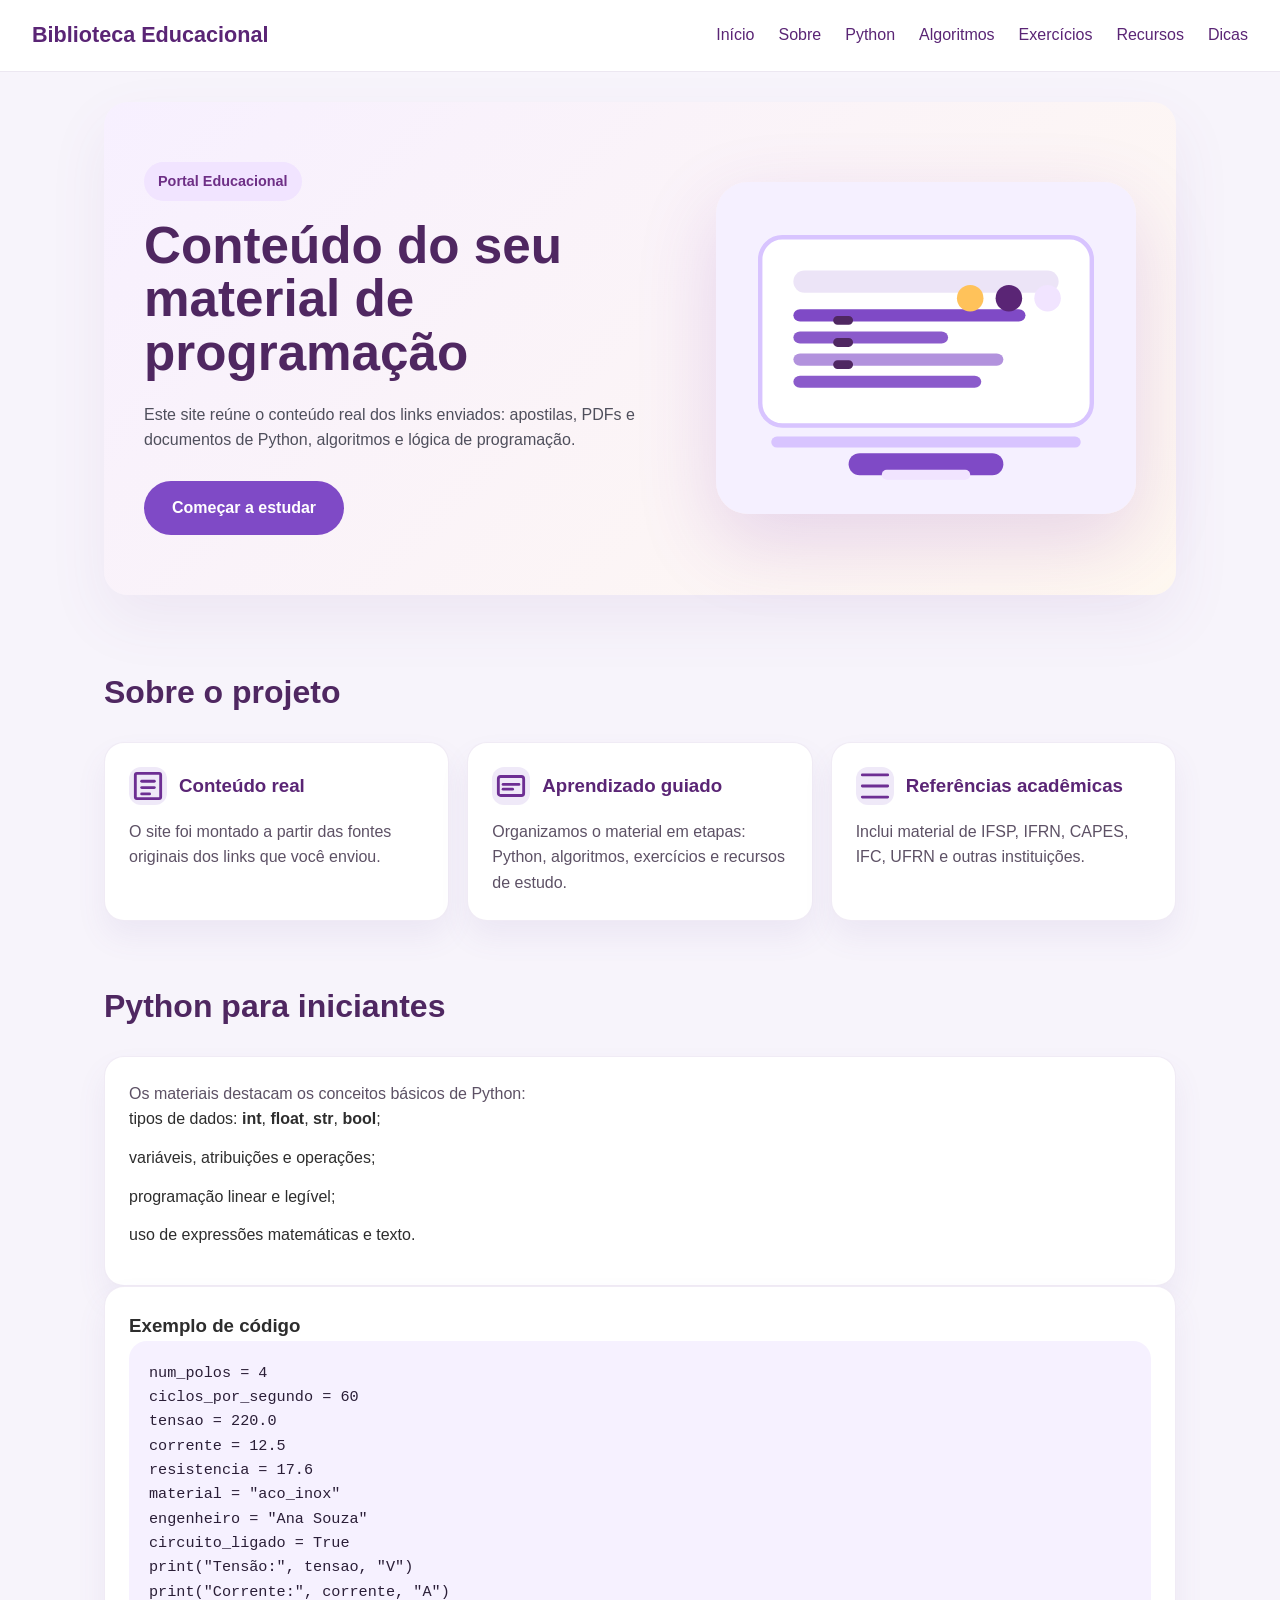
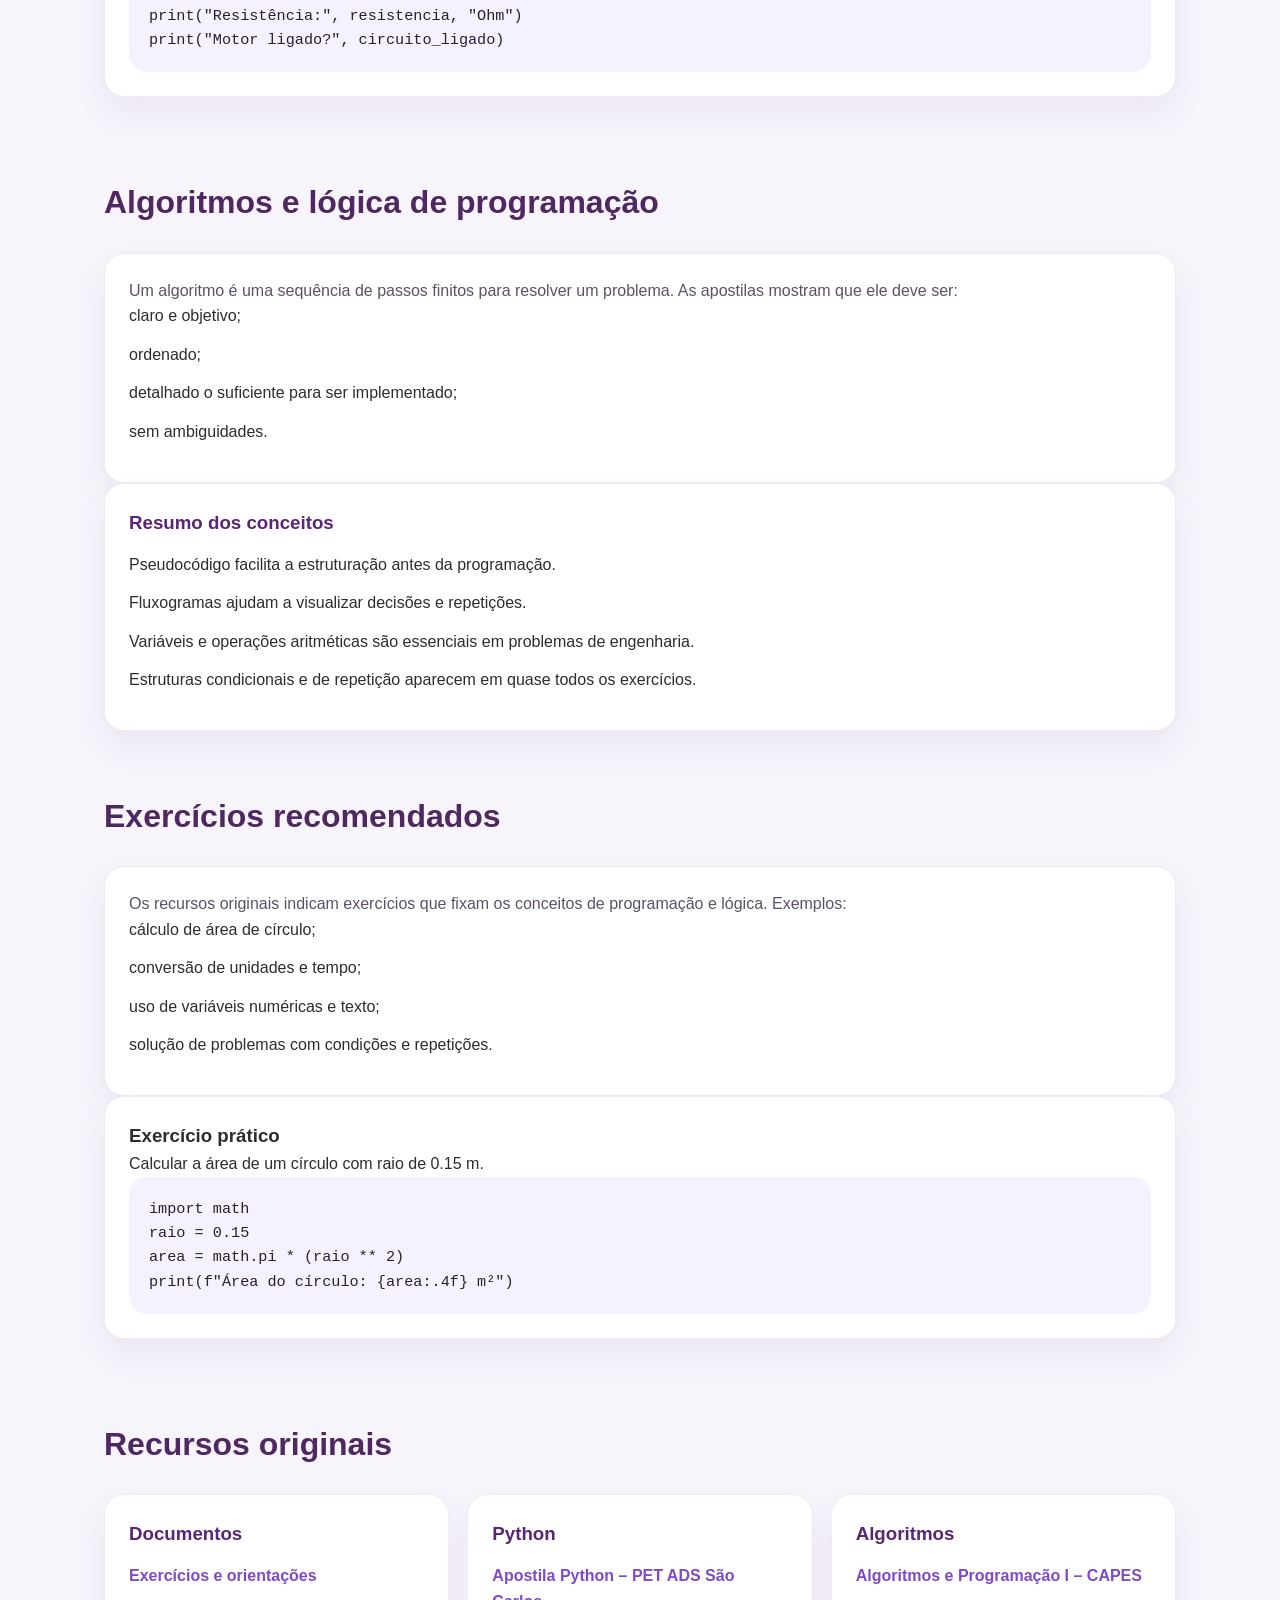
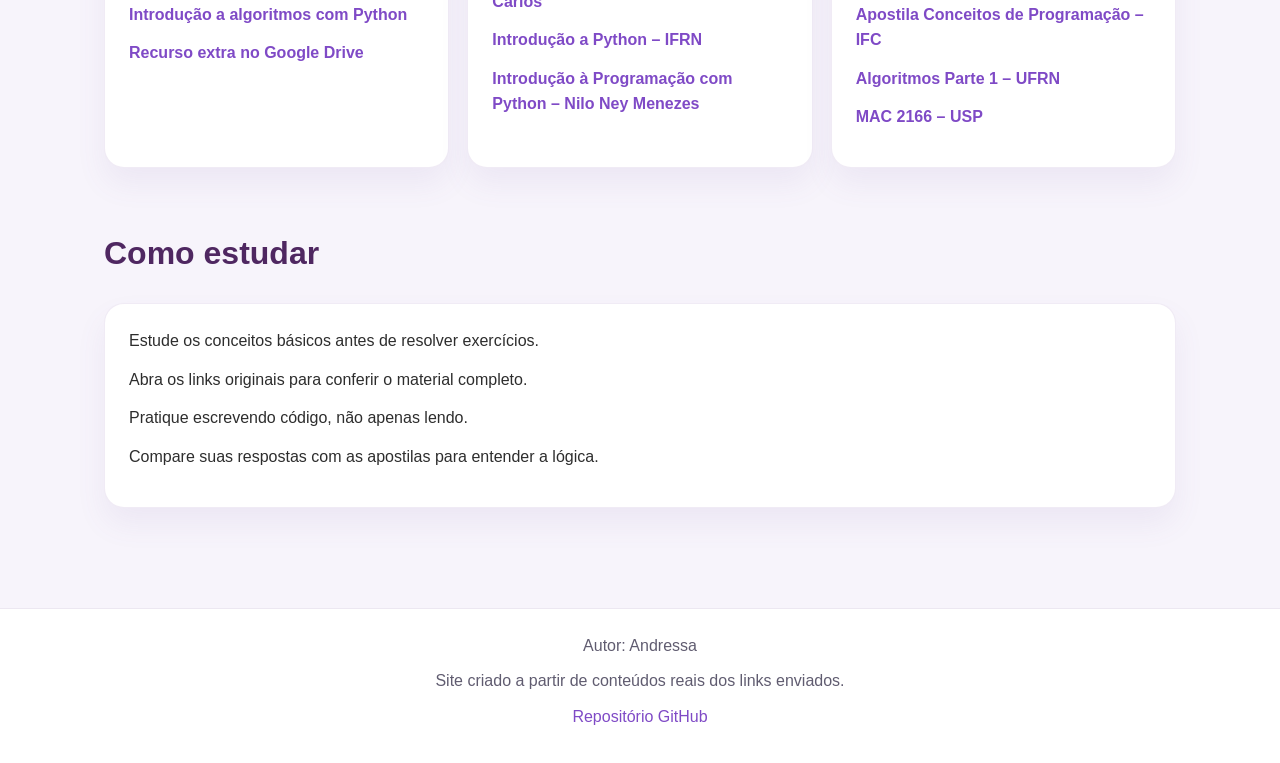
==== index.html @ e0162ef7 "Publicar site de programação" ====
<!DOCTYPE html>
<html lang="pt-BR">
<head>
  <meta charset="UTF-8">
  <meta name="viewport" content="width=device-width, initial-scale=1.0">
  <title>Biblioteca Educacional de Programação</title>
  <link rel="stylesheet" href="style.css">
</head>
<body>
  <header>
    <div class="logo">Biblioteca Educacional</div>
    <nav>
      <ul>
        <li><a href="#home">Início</a></li>
        <li><a href="#sobre">Sobre</a></li>
        <li><a href="#python">Python</a></li>
        <li><a href="#algoritmos">Algoritmos</a></li>
        <li><a href="#exercicios">Exercícios</a></li>
        <li><a href="#recursos">Recursos</a></li>
        <li><a href="#dicas">Dicas</a></li>
      </ul>
    </nav>
  </header>

  <main>
    <section id="home" class="hero">
      <div class="hero-grid">
        <div class="hero-content">
          <span class="badge">Portal Educacional</span>
          <h1>Conteúdo do seu material de programação</h1>
          <p>Este site reúne o conteúdo real dos links enviados: apostilas, PDFs e documentos de Python, algoritmos e lógica de programação.</p>
          <a href="#python" class="btn">Começar a estudar</a>
        </div>
        <div class="hero-image-wrapper">
          <img src="assets/hero-illustration.svg" alt="Ilustração de programação" class="hero-image">
        </div>
      </div>
    </section>

    <section id="sobre" class="section-light">
      <h2>Sobre o projeto</h2>
      <div class="card-grid">
        <div class="card feature-card">
          <h3><span class="icon" aria-hidden="true"><svg viewBox="0 0 24 24" fill="none" xmlns="http://www.w3.org/2000/svg"><path d="M5 4h14a1 1 0 0 1 1 1v14a1 1 0 0 1-1 1H5a1 1 0 0 1-1-1V5a1 1 0 0 1 1-1Z" stroke="currentColor" stroke-width="1.8" stroke-linejoin="round"/><path d="M8 9h8" stroke="currentColor" stroke-width="1.8" stroke-linecap="round"/><path d="M8 13h8" stroke="currentColor" stroke-width="1.8" stroke-linecap="round"/><path d="M8 17h5" stroke="currentColor" stroke-width="1.8" stroke-linecap="round"/></svg></span>Conteúdo real</h3>
          <p>O site foi montado a partir das fontes originais dos links que você enviou.</p>
        </div>
        <div class="card feature-card">
          <h3><span class="icon" aria-hidden="true"><svg viewBox="0 0 24 24" fill="none" xmlns="http://www.w3.org/2000/svg"><path d="M4 7.5C4 6.6716 4.6716 6 5.5 6H18.5C19.3284 6 20 6.6716 20 7.5V16.5C20 17.3284 19.3284 18 18.5 18H5.5C4.6716 18 4 17.3284 4 16.5V7.5Z" stroke="currentColor" stroke-width="1.8"/><path d="M7 11H17" stroke="currentColor" stroke-width="1.8" stroke-linecap="round"/><path d="M7 14H13" stroke="currentColor" stroke-width="1.8" stroke-linecap="round"/></svg></span>Aprendizado guiado</h3>
          <p>Organizamos o material em etapas: Python, algoritmos, exercícios e recursos de estudo.</p>
        </div>
        <div class="card feature-card">
          <h3><span class="icon" aria-hidden="true"><svg viewBox="0 0 24 24" fill="none" xmlns="http://www.w3.org/2000/svg"><path d="M4 5h16" stroke="currentColor" stroke-width="1.8" stroke-linecap="round"/><path d="M4 12h16" stroke="currentColor" stroke-width="1.8" stroke-linecap="round"/><path d="M4 19h16" stroke="currentColor" stroke-width="1.8" stroke-linecap="round"/></svg></span>Referências acadêmicas</h3>
          <p>Inclui material de IFSP, IFRN, CAPES, IFC, UFRN e outras instituições.</p>
        </div>
      </div>
    </section>

    <section id="python">
      <h2>Python para iniciantes</h2>
      <div class="card resource-card">
        <p>Os materiais destacam os conceitos básicos de Python:</p>
        <ul>
          <li>tipos de dados: <strong>int</strong>, <strong>float</strong>, <strong>str</strong>, <strong>bool</strong>;</li>
          <li>variáveis, atribuições e operações;</li>
          <li>programação linear e legível;</li>
          <li>uso de expressões matemáticas e texto.</li>
        </ul>
      </div>
      <div class="card code-card">
        <h3>Exemplo de código</h3>
        <pre><code>num_polos = 4
ciclos_por_segundo = 60
tensao = 220.0
corrente = 12.5
resistencia = 17.6
material = "aco_inox"
engenheiro = "Ana Souza"
circuito_ligado = True
print("Tensão:", tensao, "V")
print("Corrente:", corrente, "A")
print("Resistência:", resistencia, "Ohm")
print("Motor ligado?", circuito_ligado)
</code></pre>
      </div>
    </section>

    <section id="algoritmos" class="section-light">
      <h2>Algoritmos e lógica de programação</h2>
      <div class="card resource-card">
        <p>Um algoritmo é uma sequência de passos finitos para resolver um problema. As apostilas mostram que ele deve ser:</p>
        <ul>
          <li>claro e objetivo;</li>
          <li>ordenado;</li>
          <li>detalhado o suficiente para ser implementado;</li>
          <li>sem ambiguidades.</li>
        </ul>
      </div>
      <div class="card resource-card">
        <h3>Resumo dos conceitos</h3>
        <ul>
          <li>Pseudocódigo facilita a estruturação antes da programação.</li>
          <li>Fluxogramas ajudam a visualizar decisões e repetições.</li>
          <li>Variáveis e operações aritméticas são essenciais em problemas de engenharia.</li>
          <li>Estruturas condicionais e de repetição aparecem em quase todos os exercícios.</li>
        </ul>
      </div>
    </section>

    <section id="exercicios">
      <h2>Exercícios recomendados</h2>
      <div class="card resource-card">
        <p>Os recursos originais indicam exercícios que fixam os conceitos de programação e lógica. Exemplos:</p>
        <ul>
          <li>cálculo de área de círculo;</li>
          <li>conversão de unidades e tempo;</li>
          <li>uso de variáveis numéricas e texto;</li>
          <li>solução de problemas com condições e repetições.</li>
        </ul>
      </div>
      <div class="card code-card">
        <h3>Exercício prático</h3>
        <p>Calcular a área de um círculo com raio de 0.15 m.</p>
        <pre><code>import math
raio = 0.15
area = math.pi * (raio ** 2)
print(f"Área do círculo: {area:.4f} m²")
</code></pre>
      </div>
    </section>

    <section id="recursos" class="section-light">
      <h2>Recursos originais</h2>
      <div class="resource-grid">
        <div class="card resource-card">
          <h3>Documentos</h3>
          <ul>
            <li><a href="https://docs.google.com/document/d/1FV-3uJOFhyWWBF9Mx6kOhzHNlL2htFEet75vh0dHjIw/edit?usp=sharing" target="_blank">Exercícios e orientações</a></li>
            <li><a href="https://docs.google.com/document/d/1IsiVnfH7Tz2_i7a8ll3HkS4iiUKPUnIA/edit?usp=sharing&ouid=105937137163721500711&rtpof=true&sd=true" target="_blank">Introdução a algoritmos com Python</a></li>
            <li><a href="https://drive.google.com/file/d/1S0NM66Rm18fJjp0sNm6gcpFJDR8qUjdU/view?usp=sharing" target="_blank">Recurso extra no Google Drive</a></li>
          </ul>
        </div>
        <div class="card resource-card">
          <h3>Python</h3>
          <ul>
            <li><a href="http://antigo.scl.ifsp.edu.br/portal/arquivos/2016.05.04_Apostila_Python_-_PET_ADS_S%C3%A3o_Carlos.pdf" target="_blank">Apostila Python – PET ADS São Carlos</a></li>
            <li><a href="https://memoria.ifrn.edu.br/bitstream/handle/1044/2090/EBOOK%20-%20INTRODU%C3%87%C3%83O%20A%20PYTHON%20%28EDITORA%20IFRN%29.pdf?sequence=1&isAllowed=y" target="_blank">Introdução a Python – IFRN</a></li>
            <li><a href="https://www.kufunda.net/publicdocs/Introdu%C3%A7%C3%A3o%20%C3%A0%20programa%C3%A7%C3%A3o%20com%20Python%20algoritmos%20e%20l%C3%B3gica%20de%20programa%C3%A7%C3%A3o%20para%20iniciantes%20%28Nilo%20Ney%20Coutinho%20Menezes%29.pdf" target="_blank">Introdução à Programação com Python – Nilo Ney Menezes</a></li>
          </ul>
        </div>
        <div class="card resource-card">
          <h3>Algoritmos</h3>
          <ul>
            <li><a href="https://educapes.capes.gov.br/bitstream/capes/176223/2/Algoritmos%20e%20Programa%C3%A7%C3%A3o%20I%20EBOOK.pdf" target="_blank">Algoritmos e Programação I – CAPES</a></li>
            <li><a href="https://professor.luzerna.ifc.edu.br/marcelo-cendron/wp-content/uploads/sites/40/2017/02/Apostila-Conceitos-de-Programa%C3%A7%C3%A3o.pdf" target="_blank">Apostila Conceitos de Programação – IFC</a></li>
            <li><a href="https://www.dca.ufrn.br/~affonso/DCA800/pdf/algoritmos_parte1.pdf" target="_blank">Algoritmos Parte 1 – UFRN</a></li>
            <li><a href="https://www.ime.usp.br/~leo/mac2166/2017-1/" target="_blank">MAC 2166 – USP</a></li>
          </ul>
        </div>
      </div>
    </section>

    <section id="dicas">
      <h2>Como estudar</h2>
      <div class="card resource-card">
        <ul>
          <li>Estude os conceitos básicos antes de resolver exercícios.</li>
          <li>Abra os links originais para conferir o material completo.</li>
          <li>Pratique escrevendo código, não apenas lendo.</li>
          <li>Compare suas respostas com as apostilas para entender a lógica.</li>
        </ul>
      </div>
    </section>
  </main>

  <footer id="contato">
    <div class="footer-content">
      <p>Autor: Andressa</p>
      <p>Site criado a partir de conteúdos reais dos links enviados.</p>
      <p><a href="https://github.com/andressaalmadaaluno-prog/Portfolio-Disciplina-Programa-o" target="_blank">Repositório GitHub</a></p>
    </div>
  </footer>
</body>
</html>
---- style.css ----
/* Reset */
* {
  margin: 0;
  padding: 0;
  box-sizing: border-box;
}

html {
  scroll-behavior: smooth;
}

body {
  font-family: 'Inter', Arial, sans-serif;
  background: #f7f4fb;
  color: #2d2d2d;
  line-height: 1.6;
}

header {
  position: sticky;
  top: 0;
  z-index: 10;
  display: flex;
  justify-content: space-between;
  align-items: center;
  padding: 18px 32px;
  background: rgba(255, 255, 255, 0.96);
  border-bottom: 1px solid #ece7f1;
}

.logo {
  font-weight: 700;
  font-size: 1.35rem;
  color: #5a2575;
}

nav ul {
  display: flex;
  gap: 24px;
  list-style: none;
}

nav a {
  text-decoration: none;
  color: #5a2575;
  font-weight: 500;
}

nav a:hover {
  color: #8f4bb9;
}

main {
  max-width: 1120px;
  margin: auto;
  padding: 30px 24px 60px;
}

.hero {
  background: linear-gradient(135deg, #f7f0ff 0%, #fff8f0 100%);
  border-radius: 24px;
  padding: 60px 40px;
  margin-bottom: 32px;
  box-shadow: 0 24px 60px rgba(124, 72, 156, 0.08);
}

.hero-grid {
  display: grid;
  grid-template-columns: 1fr 420px;
  gap: 36px;
  align-items: center;
}

.hero-content {
  max-width: 620px;
}

.hero-image-wrapper {
  display: flex;
  justify-content: center;
  align-items: center;
}

.hero-image {
  width: 100%;
  max-width: 420px;
  border-radius: 32px;
  box-shadow: 0 28px 80px rgba(125, 55, 182, 0.18);
}

.icon {
  display: inline-flex;
  align-items: center;
  justify-content: center;
  min-width: 38px;
  min-height: 38px;
  margin-right: 12px;
  border-radius: 12px;
  background: rgba(127, 74, 198, 0.12);
  color: #6d2e93;
}

.feature-card h3,
.resource-card h3 {
  display: flex;
  align-items: center;
}

.badge {
  display: inline-block;
  margin-bottom: 18px;
  padding: 8px 14px;
  border-radius: 999px;
  background: #f1e4ff;
  color: #6e2f86;
  font-size: 0.9rem;
  font-weight: 700;
}

.hero h1 {
  margin-bottom: 22px;
  font-size: clamp(2rem, 4vw, 3.4rem);
  line-height: 1.05;
  color: #4f2761;
}

.hero p {
  max-width: 700px;
  margin-bottom: 28px;
  font-size: 1rem;
  color: #4f4f5c;
}

.btn {
  display: inline-block;
  padding: 14px 28px;
  background: #7f4ac6;
  color: #fff;
  border-radius: 999px;
  text-decoration: none;
  font-weight: 600;
  transition: transform 0.25s ease, background 0.25s ease;
}

.btn:hover {
  background: #953fe0;
  transform: translateY(-2px);
}

.section-light {
  padding: 40px 0 20px;
}

section {
  margin-bottom: 40px;
}

section h2 {
  margin-bottom: 24px;
  font-size: 2rem;
  color: #4f2761;
}

.card-grid,
.resource-grid {
  display: grid;
  gap: 18px;
  grid-template-columns: repeat(3, minmax(0, 1fr));
}

.resource-grid {
  align-items: stretch;
}

.card {
  background: #ffffff;
  border-radius: 20px;
  padding: 24px;
  border: 1px solid rgba(146, 114, 183, 0.14);
  box-shadow: 0 16px 30px rgba(120, 87, 168, 0.08);
}

.feature-card h3,
.resource-card h3 {
  margin-bottom: 14px;
  color: #5a2575;
}

.feature-card p,
.resource-card p {
  color: #5d5165;
}

.resource-card ul {
  list-style: none;
  padding-left: 0;
}

.resource-card li {
  margin-bottom: 13px;
}

pre {
  background: #f6f1ff;
  border-radius: 18px;
  padding: 20px;
  overflow-x: auto;
  color: #2a1e37;
}

code {
  font-family: 'Source Code Pro', monospace;
  font-size: 0.95rem;
}

.resource-card a {
  color: #7f4ac6;
  text-decoration: none;
  font-weight: 600;
}

.resource-card a {
  color: #7f4ac6;
  text-decoration: none;
  font-weight: 600;
}

.resource-card a:hover {
  color: #9622c9;
  text-decoration: underline;
}

footer {
  background: #fff;
  border-top: 1px solid #ece7f1;
  padding: 24px 0;
  text-align: center;
}

.footer-content {
  max-width: 760px;
  margin: auto;
}

footer p {
  margin-bottom: 10px;
  color: #605c70;
}

footer a {
  color: #7f4ac6;
  text-decoration: none;
}

footer a:hover {
  text-decoration: underline;
}

@media (max-width: 980px) {
  .card-grid {
    grid-template-columns: 1fr;
  }
}

@media (max-width: 680px) {
  header {
    flex-direction: column;
    gap: 16px;
    padding: 18px 20px;
  }

  nav ul {
    flex-wrap: wrap;
    justify-content: center;
    gap: 16px;
  }

  .hero {
    padding: 40px 24px;
  }

  main {
    padding: 24px 18px 48px;
  }
}
EOF
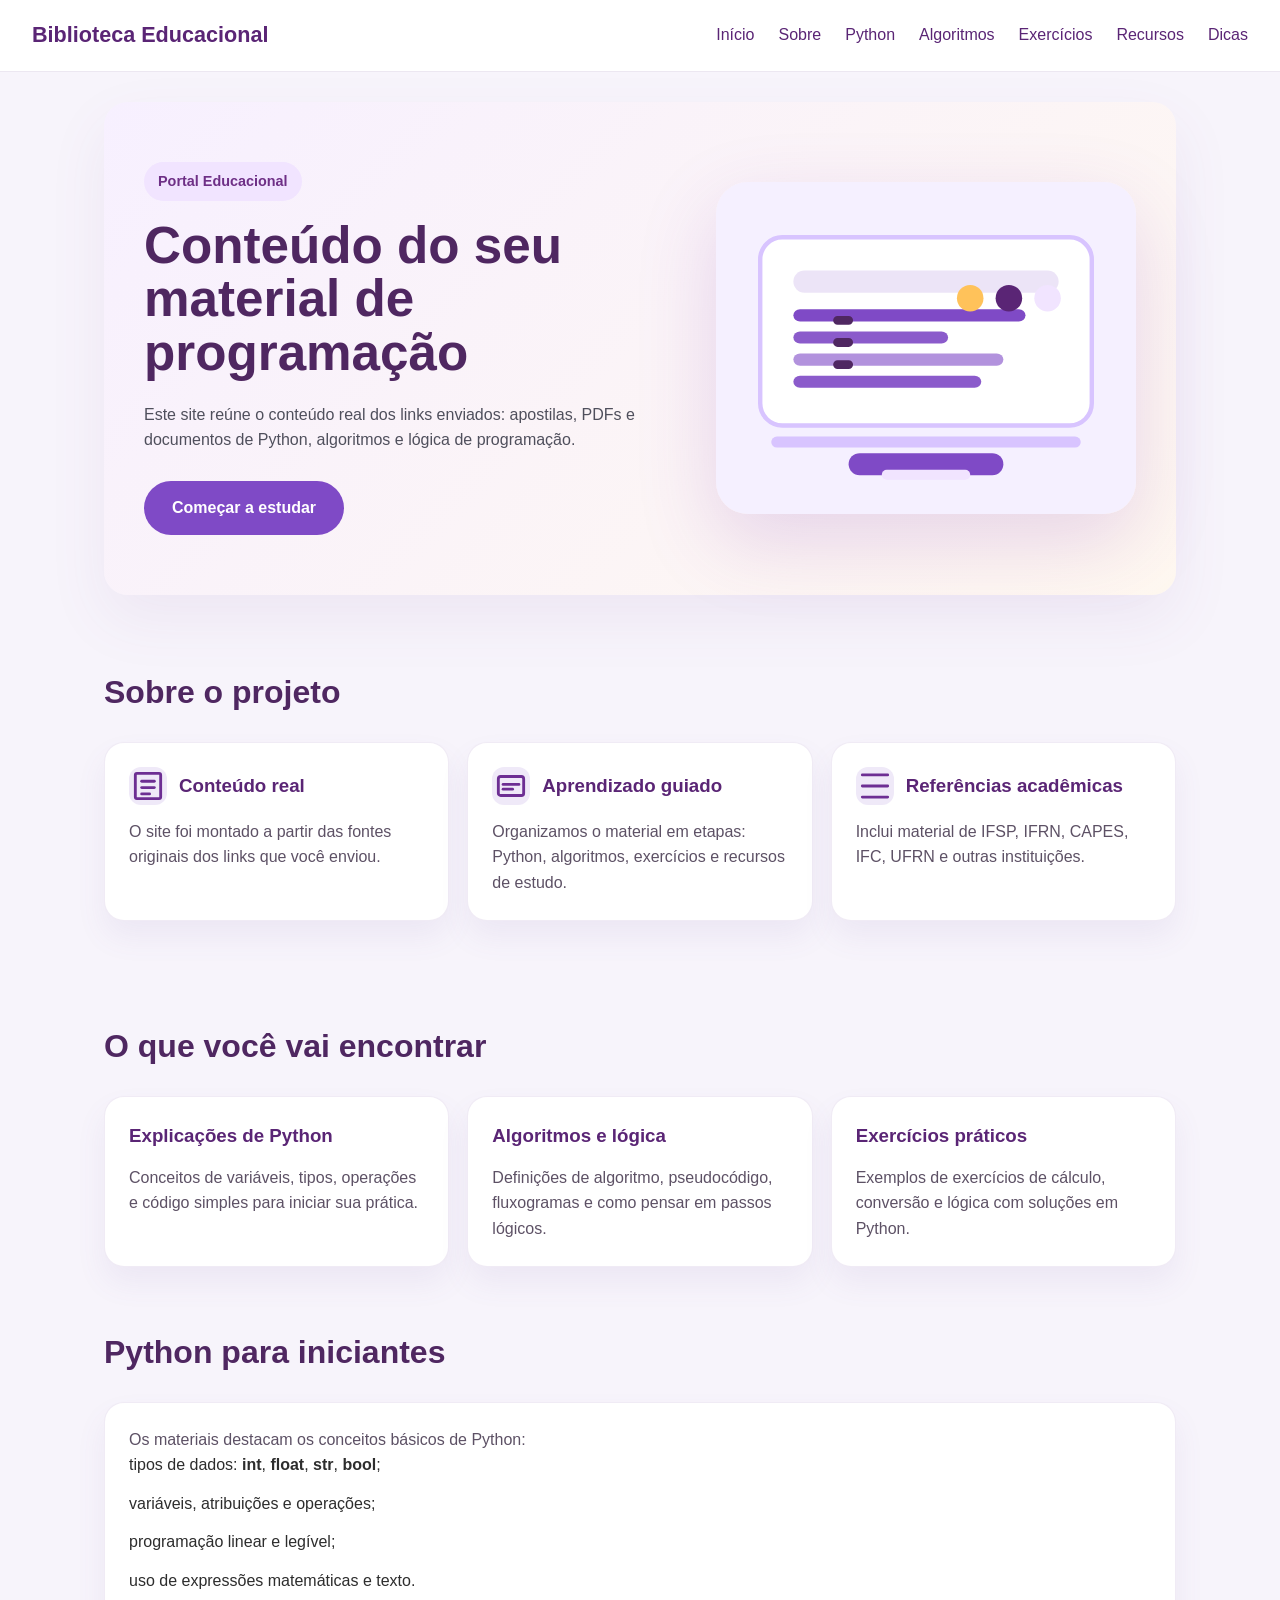
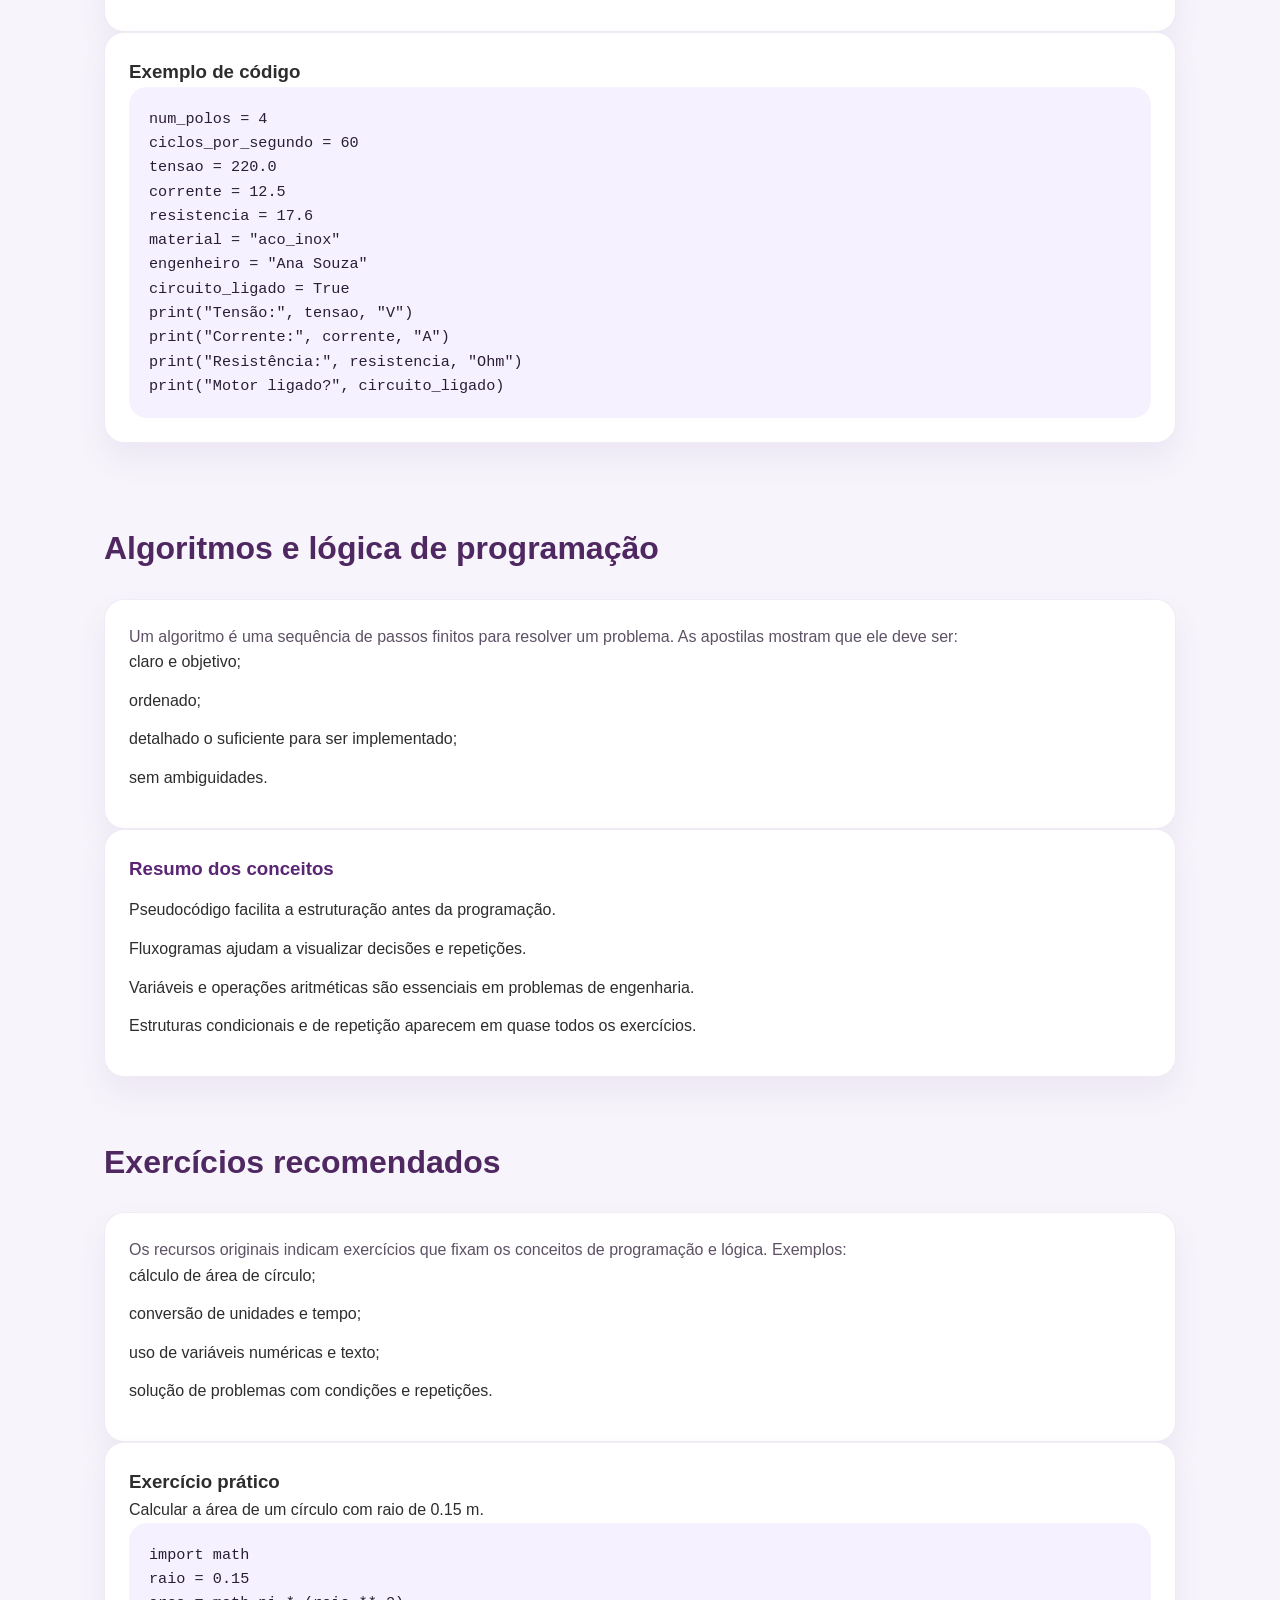
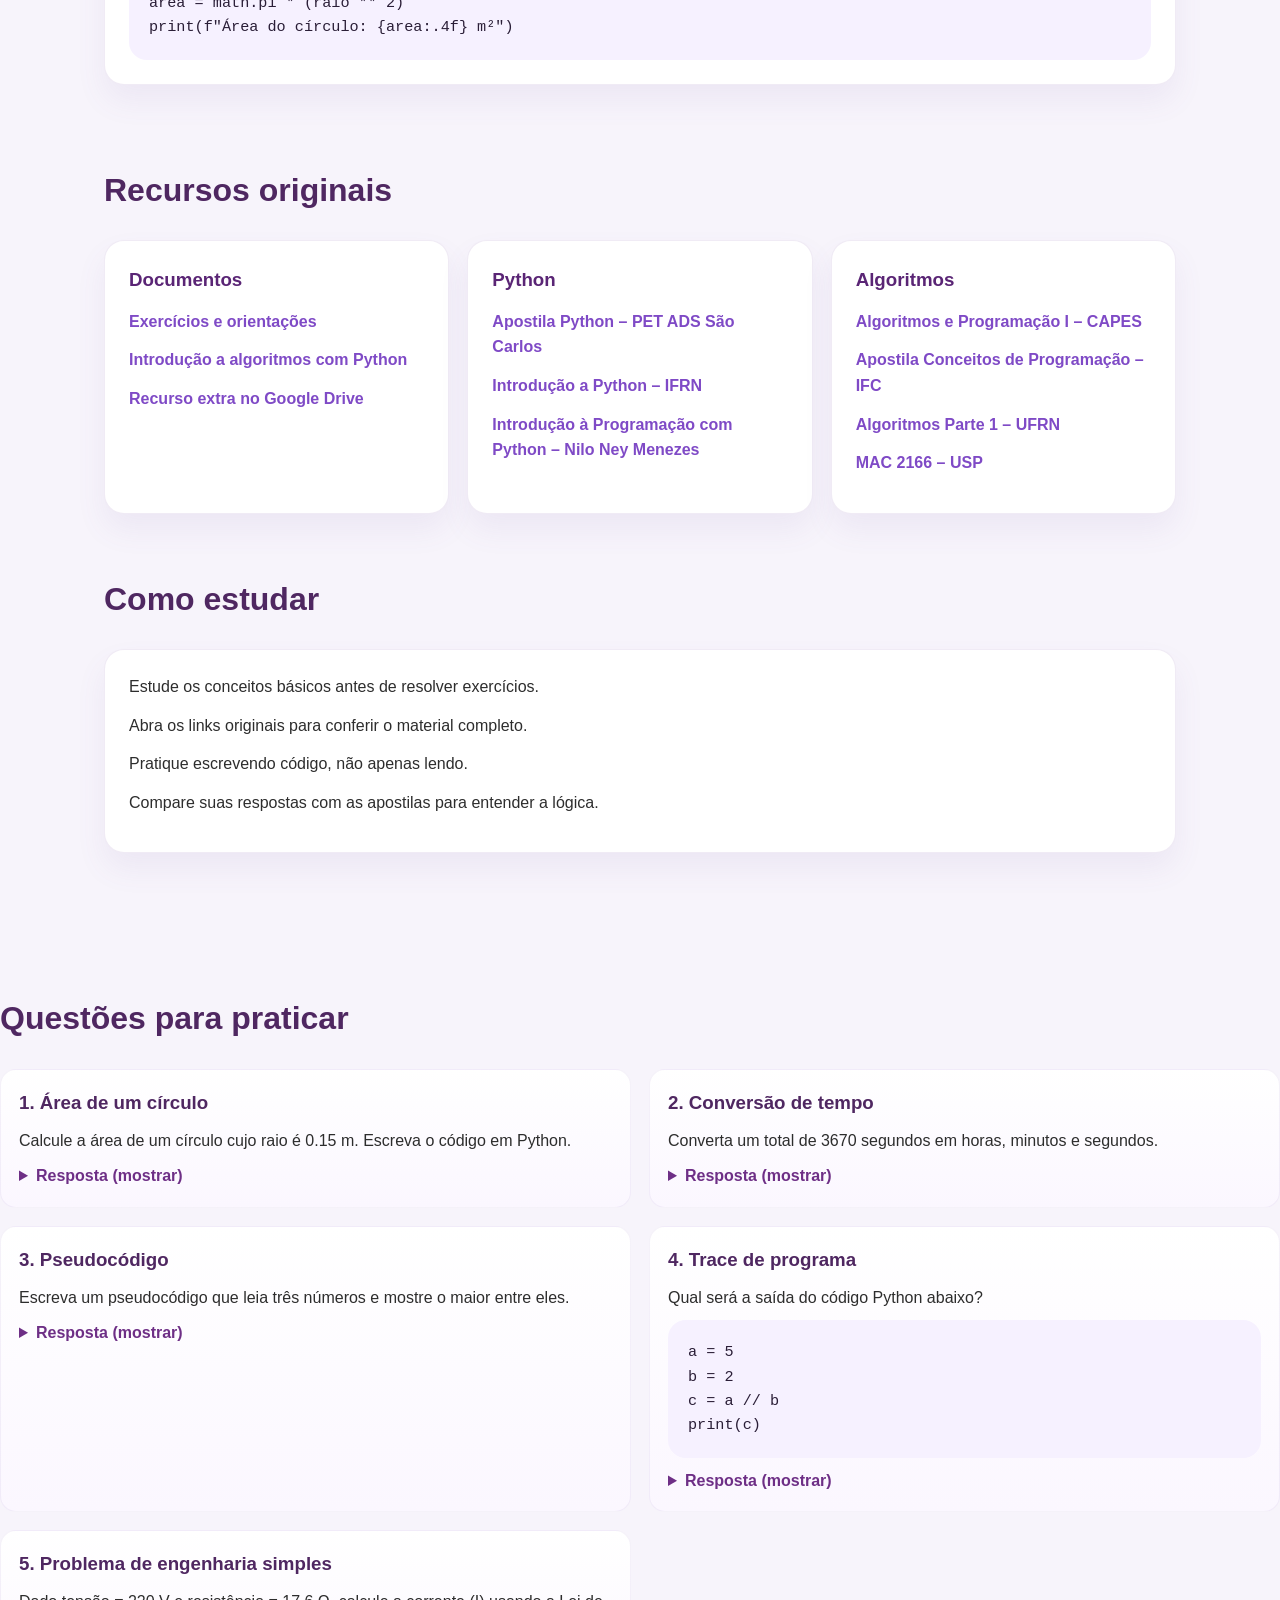
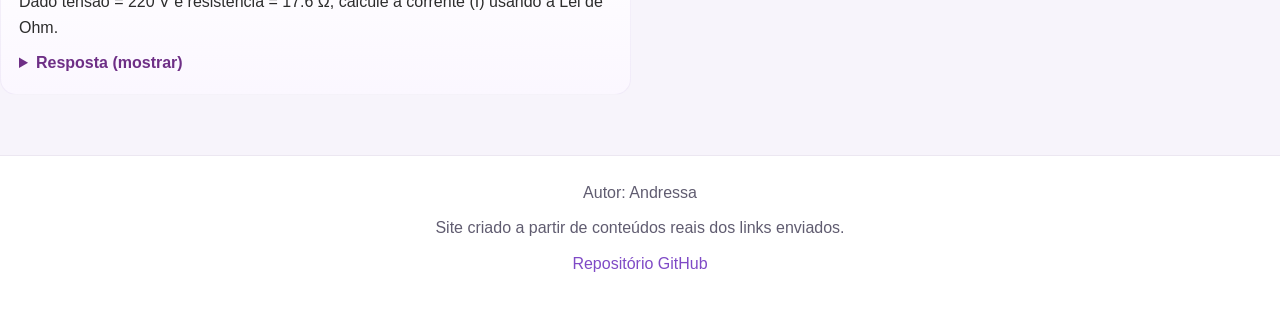
==== commit bdb3d99d: "Adicionar seção de questões incorporadas ao site" ====
--- a/index.html
+++ b/index.html
@@ -55,6 +55,24 @@
       </div>
     </section>
 
+    <section id="o-que-encontrar" class="section-light">
+      <h2>O que você vai encontrar</h2>
+      <div class="card-grid">
+        <div class="card feature-card">
+          <h3>Explicações de Python</h3>
+          <p>Conceitos de variáveis, tipos, operações e código simples para iniciar sua prática.</p>
+        </div>
+        <div class="card feature-card">
+          <h3>Algoritmos e lógica</h3>
+          <p>Definições de algoritmo, pseudocódigo, fluxogramas e como pensar em passos lógicos.</p>
+        </div>
+        <div class="card feature-card">
+          <h3>Exercícios práticos</h3>
+          <p>Exemplos de exercícios de cálculo, conversão e lógica com soluções em Python.</p>
+        </div>
+      </div>
+    </section>
+
     <section id="python">
       <h2>Python para iniciantes</h2>
       <div class="card resource-card">
@@ -172,6 +190,79 @@
     </section>
   </main>
 
+    <section id="questoes" class="section-light">
+      <h2>Questões para praticar</h2>
+      <div class="question-grid">
+        <article class="question-card">
+          <h3>1. Área de um círculo</h3>
+          <p>Calcule a área de um círculo cujo raio é 0.15 m. Escreva o código em Python.</p>
+          <details>
+            <summary>Resposta (mostrar)</summary>
+            <pre><code>import math
+raio = 0.15
+area = math.pi * (raio ** 2)
+print(f"Área do círculo: {area:.4f} m²")</code></pre>
+          </details>
+        </article>
+
+        <article class="question-card">
+          <h3>2. Conversão de tempo</h3>
+          <p>Converta um total de 3670 segundos em horas, minutos e segundos.</p>
+          <details>
+            <summary>Resposta (mostrar)</summary>
+            <pre><code>total = 3670
+horas = total // 3600
+resto = total % 3600
+minutos = resto // 60
+segundos = resto % 60
+print(horas, 'h', minutos, 'm', segundos, 's')</code></pre>
+          </details>
+        </article>
+
+        <article class="question-card">
+          <h3>3. Pseudocódigo</h3>
+          <p>Escreva um pseudocódigo que leia três números e mostre o maior entre eles.</p>
+          <details>
+            <summary>Resposta (mostrar)</summary>
+            <pre><code>ler a, b, c
+maior = a
+se b &gt; maior então
+  maior = b
+fimse
+se c &gt; maior então
+  maior = c
+fimse
+imprimir maior</code></pre>
+          </details>
+        </article>
+
+        <article class="question-card">
+          <h3>4. Trace de programa</h3>
+          <p>Qual será a saída do código Python abaixo?</p>
+          <pre><code>a = 5
+b = 2
+c = a // b
+print(c)</code></pre>
+          <details>
+            <summary>Resposta (mostrar)</summary>
+            <p>Saída: <strong>2</strong> (divisão inteira)</p>
+          </details>
+        </article>
+
+        <article class="question-card">
+          <h3>5. Problema de engenharia simples</h3>
+          <p>Dado tensão = 220 V e resistência = 17.6 Ω, calcule a corrente (I) usando a Lei de Ohm.</p>
+          <details>
+            <summary>Resposta (mostrar)</summary>
+            <pre><code>tensao = 220.0
+resistencia = 17.6
+corrente = tensao / resistencia
+print(f"Corrente: {corrente:.2f} A")</code></pre>
+          </details>
+        </article>
+      </div>
+    </section>
+
   <footer id="contato">
     <div class="footer-content">
       <p>Autor: Andressa</p>
--- a/style.css
+++ b/style.css
@@ -230,6 +230,41 @@
   text-decoration: underline;
 }
 
+/* Questões */
+.question-grid {
+  display: grid;
+  gap: 18px;
+  grid-template-columns: repeat(2, minmax(0, 1fr));
+}
+
+.question-card {
+  background: linear-gradient(180deg, #ffffff, #fbf7ff);
+  border-radius: 16px;
+  padding: 18px;
+  border: 1px solid rgba(146, 114, 183, 0.09);
+}
+
+.question-card h3 {
+  margin-bottom: 10px;
+  color: #4f2761;
+}
+
+.question-card details summary {
+  cursor: pointer;
+  font-weight: 600;
+  color: #6e2f86;
+  margin-top: 10px;
+}
+
+.question-card pre {
+  margin-top: 10px;
+}
+
+@media (max-width: 900px) {
+  .question-grid { grid-template-columns: 1fr; }
+  .hero-grid { grid-template-columns: 1fr; }
+}
+
 footer {
   background: #fff;
   border-top: 1px solid #ece7f1;
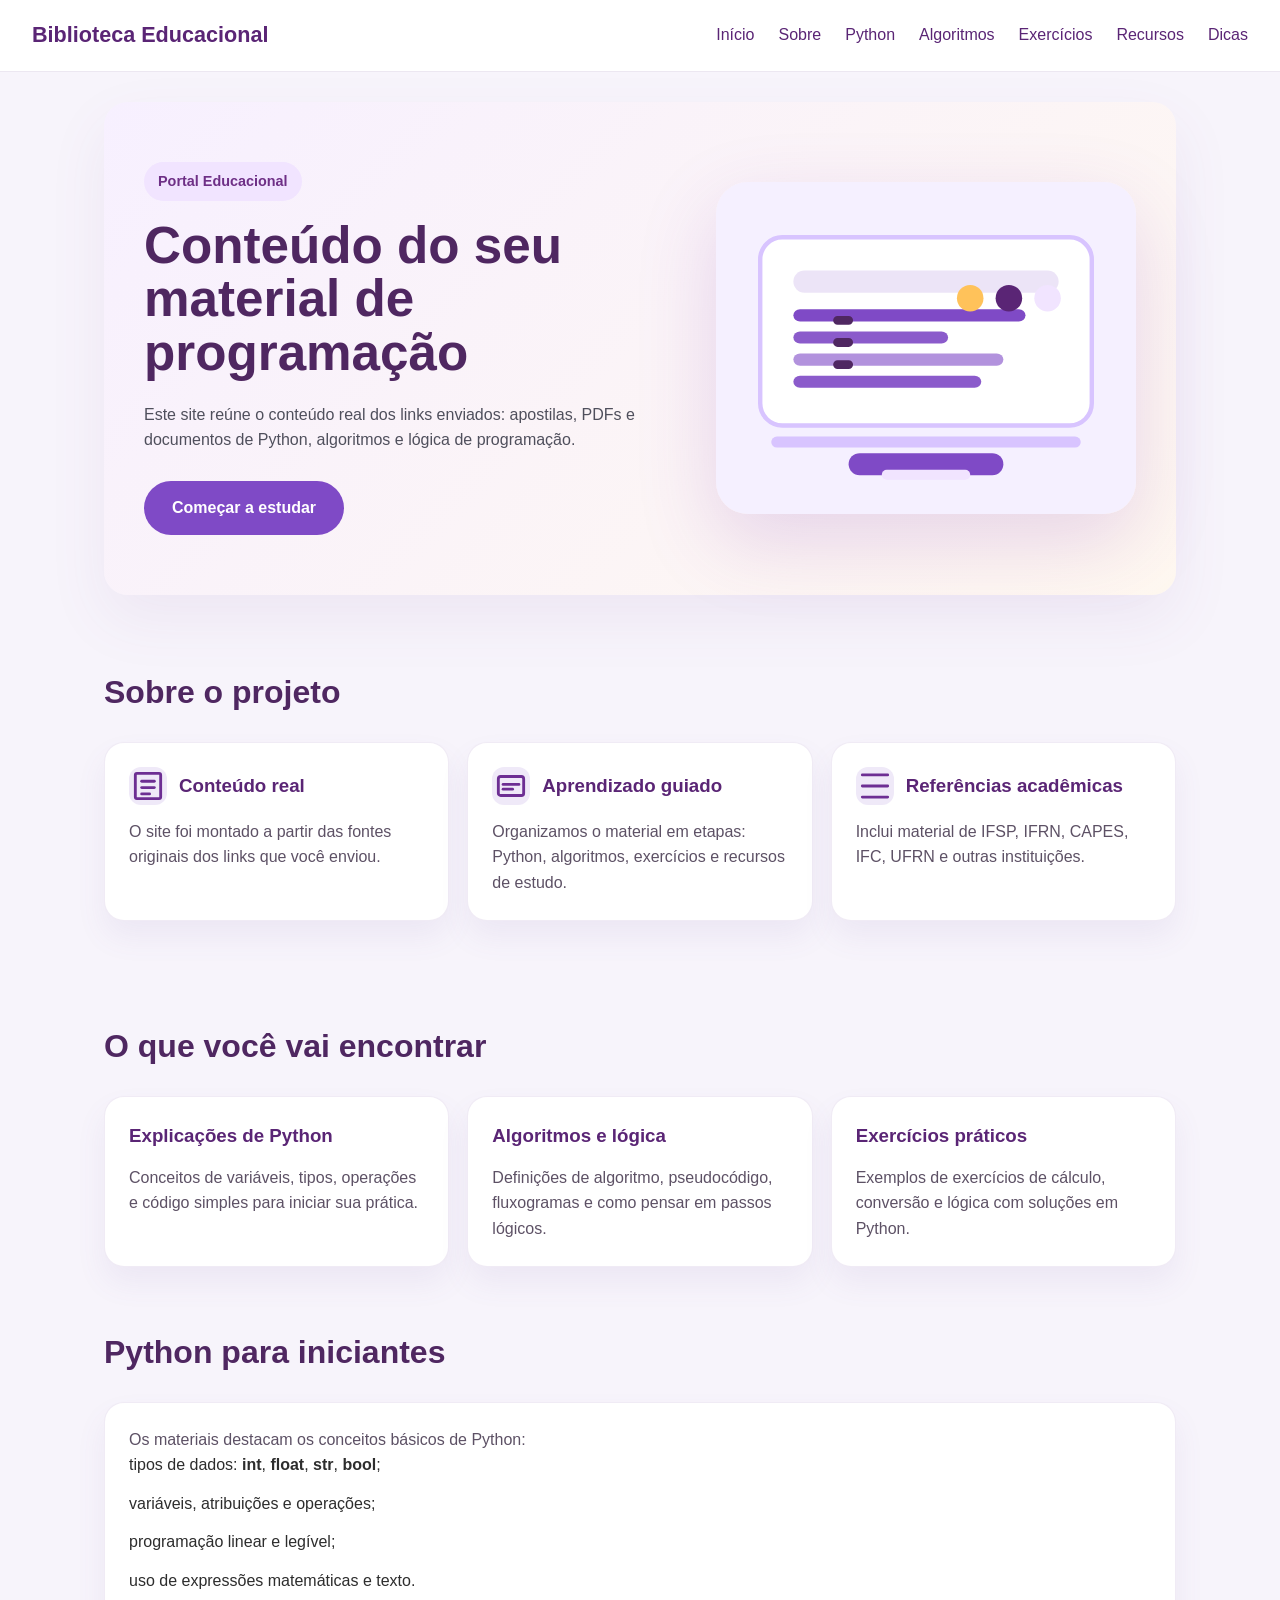
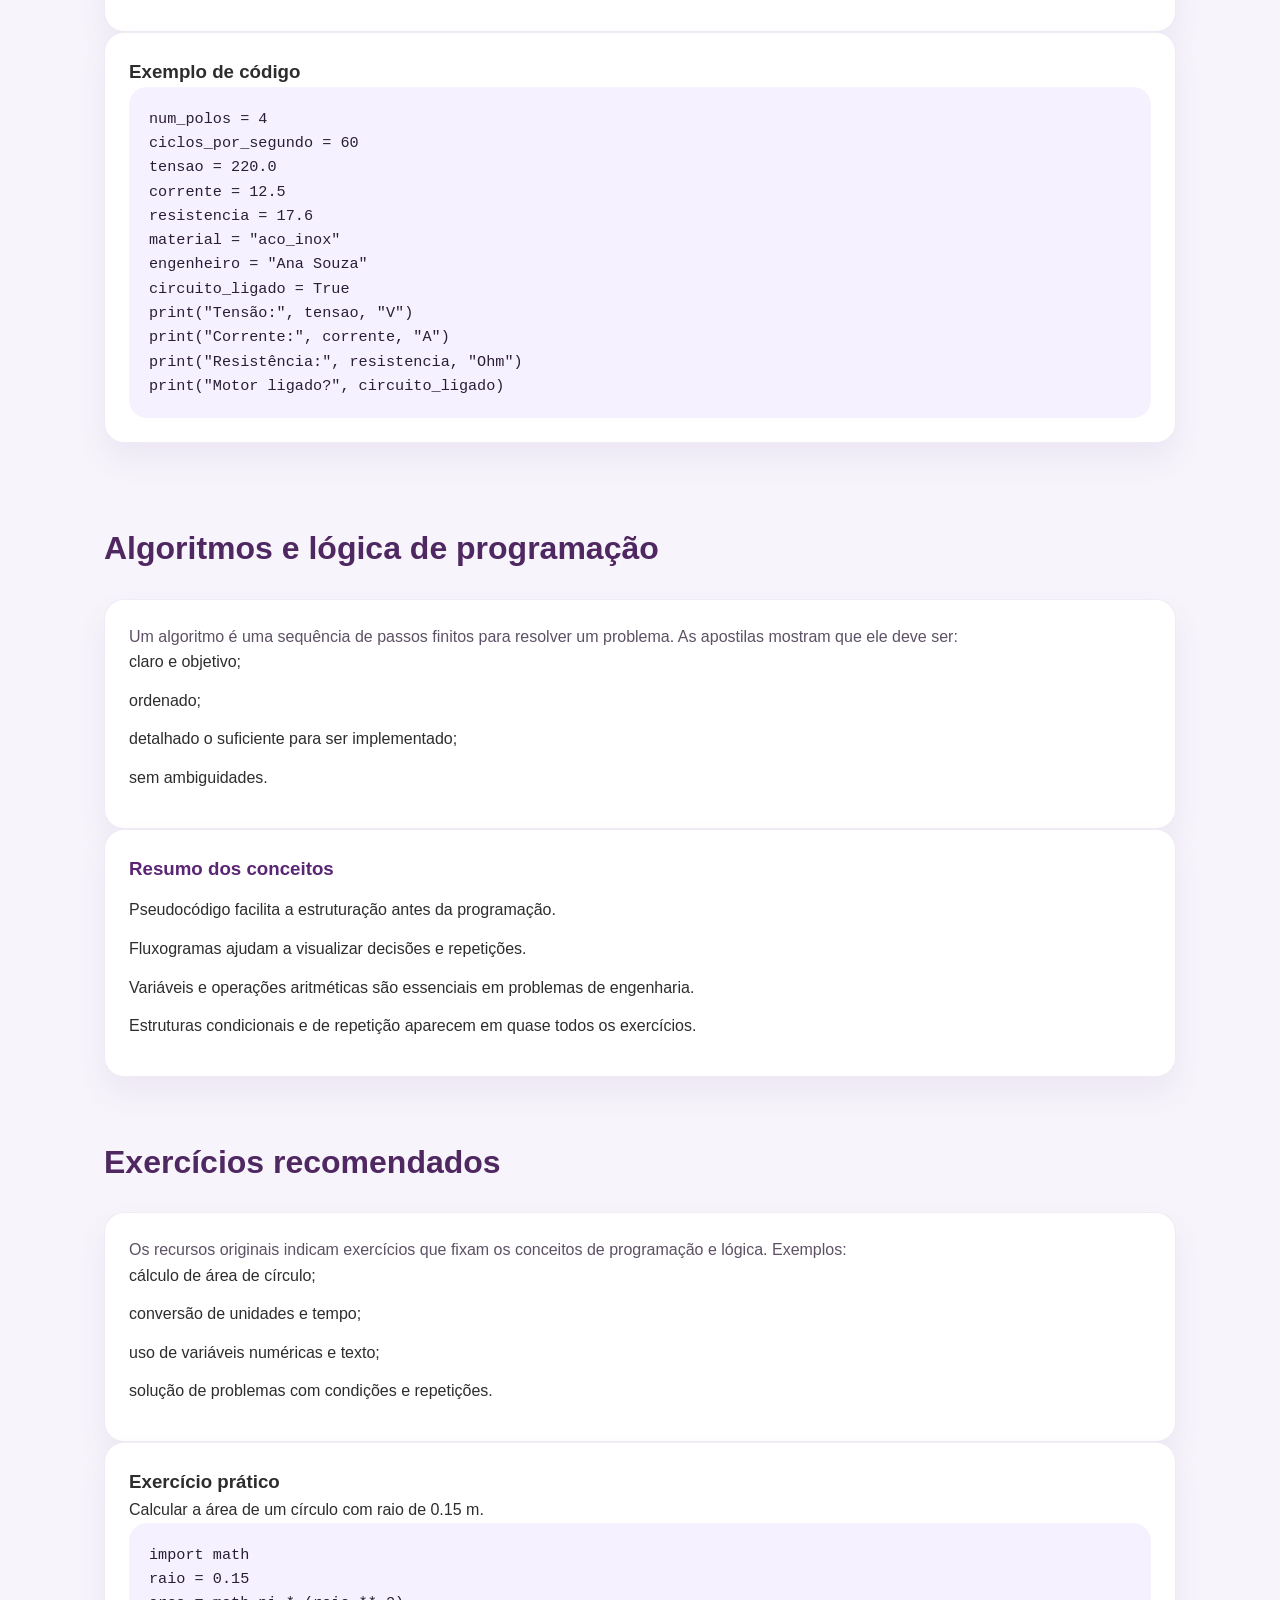
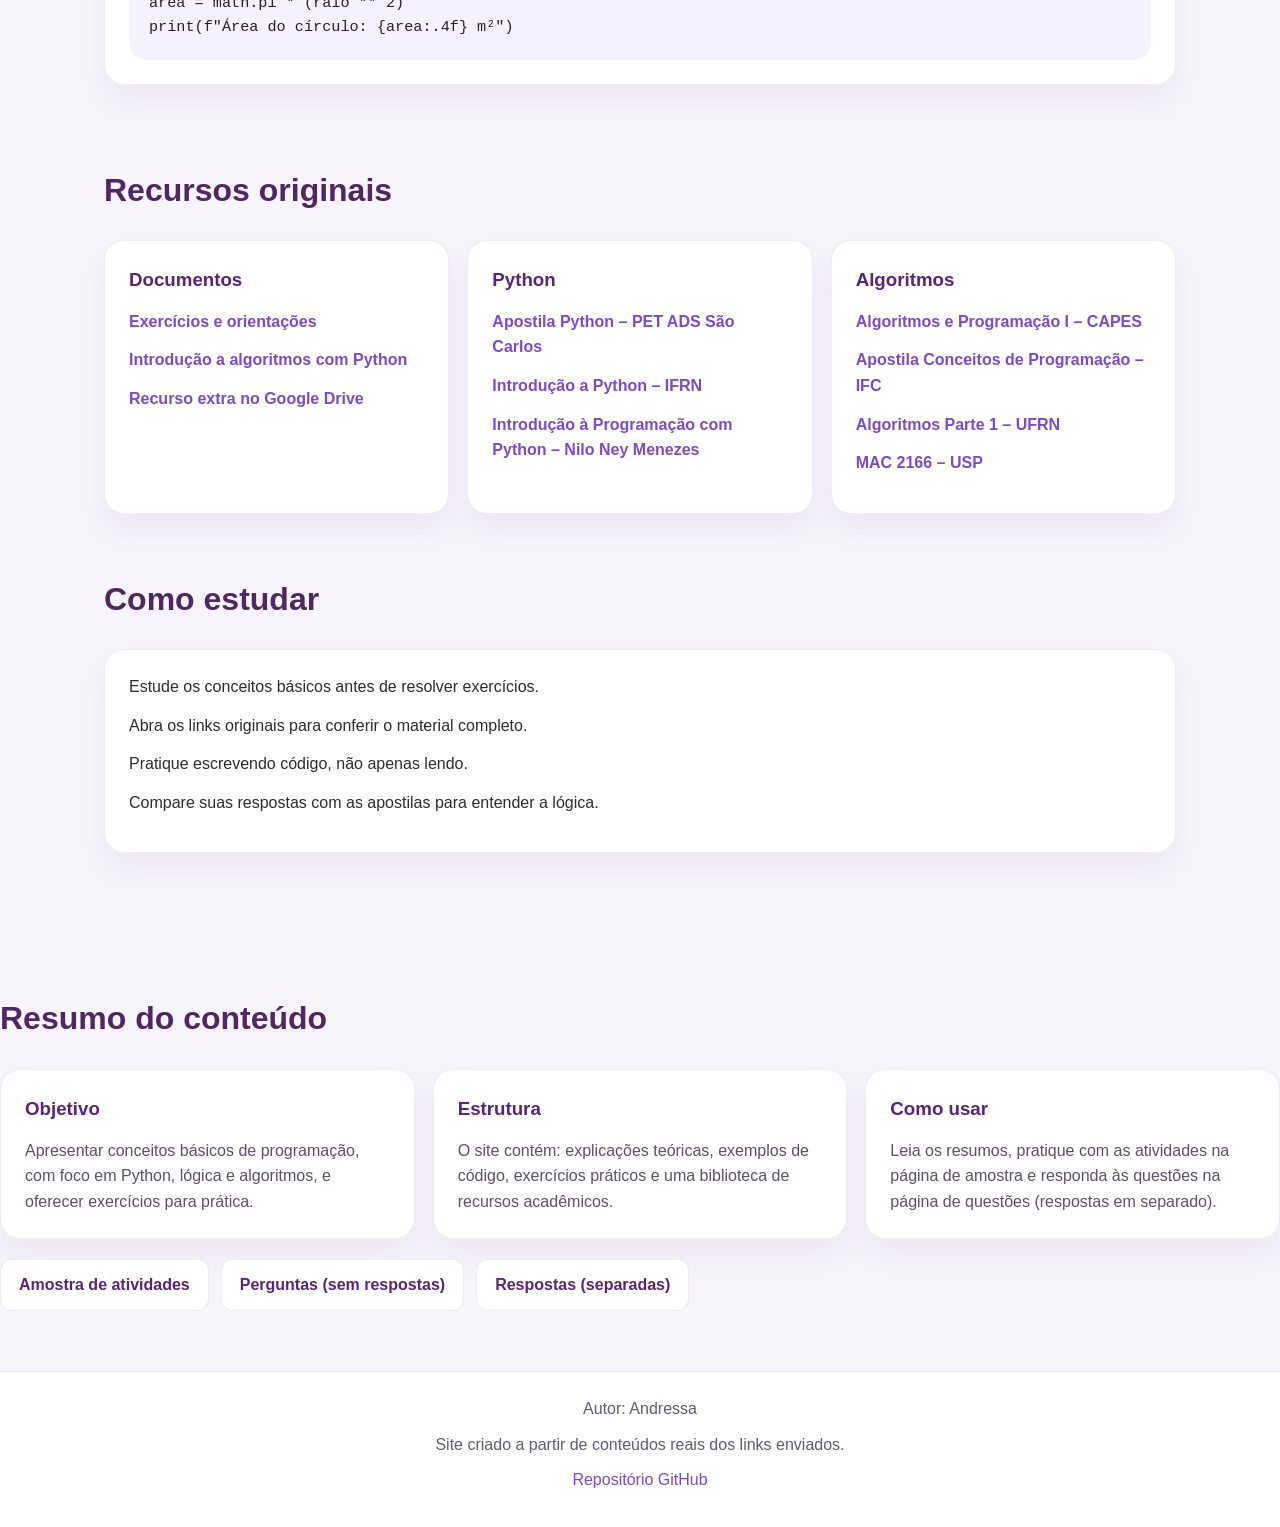
==== commit 264e47a9: "Separar perguntas, respostas e atividades em páginas distintas; adicionar resumo" ====
--- a/index.html
+++ b/index.html
@@ -190,76 +190,27 @@
     </section>
   </main>
 
-    <section id="questoes" class="section-light">
-      <h2>Questões para praticar</h2>
-      <div class="question-grid">
-        <article class="question-card">
-          <h3>1. Área de um círculo</h3>
-          <p>Calcule a área de um círculo cujo raio é 0.15 m. Escreva o código em Python.</p>
-          <details>
-            <summary>Resposta (mostrar)</summary>
-            <pre><code>import math
-raio = 0.15
-area = math.pi * (raio ** 2)
-print(f"Área do círculo: {area:.4f} m²")</code></pre>
-          </details>
-        </article>
-
-        <article class="question-card">
-          <h3>2. Conversão de tempo</h3>
-          <p>Converta um total de 3670 segundos em horas, minutos e segundos.</p>
-          <details>
-            <summary>Resposta (mostrar)</summary>
-            <pre><code>total = 3670
-horas = total // 3600
-resto = total % 3600
-minutos = resto // 60
-segundos = resto % 60
-print(horas, 'h', minutos, 'm', segundos, 's')</code></pre>
-          </details>
-        </article>
-
-        <article class="question-card">
-          <h3>3. Pseudocódigo</h3>
-          <p>Escreva um pseudocódigo que leia três números e mostre o maior entre eles.</p>
-          <details>
-            <summary>Resposta (mostrar)</summary>
-            <pre><code>ler a, b, c
-maior = a
-se b &gt; maior então
-  maior = b
-fimse
-se c &gt; maior então
-  maior = c
-fimse
-imprimir maior</code></pre>
-          </details>
-        </article>
-
-        <article class="question-card">
-          <h3>4. Trace de programa</h3>
-          <p>Qual será a saída do código Python abaixo?</p>
-          <pre><code>a = 5
-b = 2
-c = a // b
-print(c)</code></pre>
-          <details>
-            <summary>Resposta (mostrar)</summary>
-            <p>Saída: <strong>2</strong> (divisão inteira)</p>
-          </details>
-        </article>
-
-        <article class="question-card">
-          <h3>5. Problema de engenharia simples</h3>
-          <p>Dado tensão = 220 V e resistência = 17.6 Ω, calcule a corrente (I) usando a Lei de Ohm.</p>
-          <details>
-            <summary>Resposta (mostrar)</summary>
-            <pre><code>tensao = 220.0
-resistencia = 17.6
-corrente = tensao / resistencia
-print(f"Corrente: {corrente:.2f} A")</code></pre>
-          </details>
-        </article>
+    <section id="resumo" class="section-light">
+      <h2>Resumo do conteúdo</h2>
+      <div class="card-grid">
+        <div class="card feature-card">
+          <h3>Objetivo</h3>
+          <p>Apresentar conceitos básicos de programação, com foco em Python, lógica e algoritmos, e oferecer exercícios para prática.</p>
+        </div>
+        <div class="card feature-card">
+          <h3>Estrutura</h3>
+          <p>O site contém: explicações teóricas, exemplos de código, exercícios práticos e uma biblioteca de recursos acadêmicos.</p>
+        </div>
+        <div class="card feature-card">
+          <h3>Como usar</h3>
+          <p>Leia os resumos, pratique com as atividades na página de amostra e responda às questões na página de questões (respostas em separado).</p>
+        </div>
+      </div>
+
+      <div class="link-cards" style="margin-top:20px;">
+        <a class="link-card" href="atividades.html">Amostra de atividades</a>
+        <a class="link-card" href="questoes.html">Perguntas (sem respostas)</a>
+        <a class="link-card" href="respostas.html">Respostas (separadas)</a>
       </div>
     </section>
 
--- a/style.css
+++ b/style.css
@@ -265,6 +265,25 @@
   .hero-grid { grid-template-columns: 1fr; }
 }
 
+.link-cards {
+  display: flex;
+  gap: 12px;
+  flex-wrap: wrap;
+}
+
+.link-card {
+  display: inline-block;
+  padding: 12px 18px;
+  background: #fff;
+  border-radius: 12px;
+  border: 1px solid rgba(125,80,180,0.12);
+  color: #5a2575;
+  text-decoration: none;
+  font-weight: 700;
+}
+
+.link-card:hover { background: #f6f1ff; }
+
 footer {
   background: #fff;
   border-top: 1px solid #ece7f1;
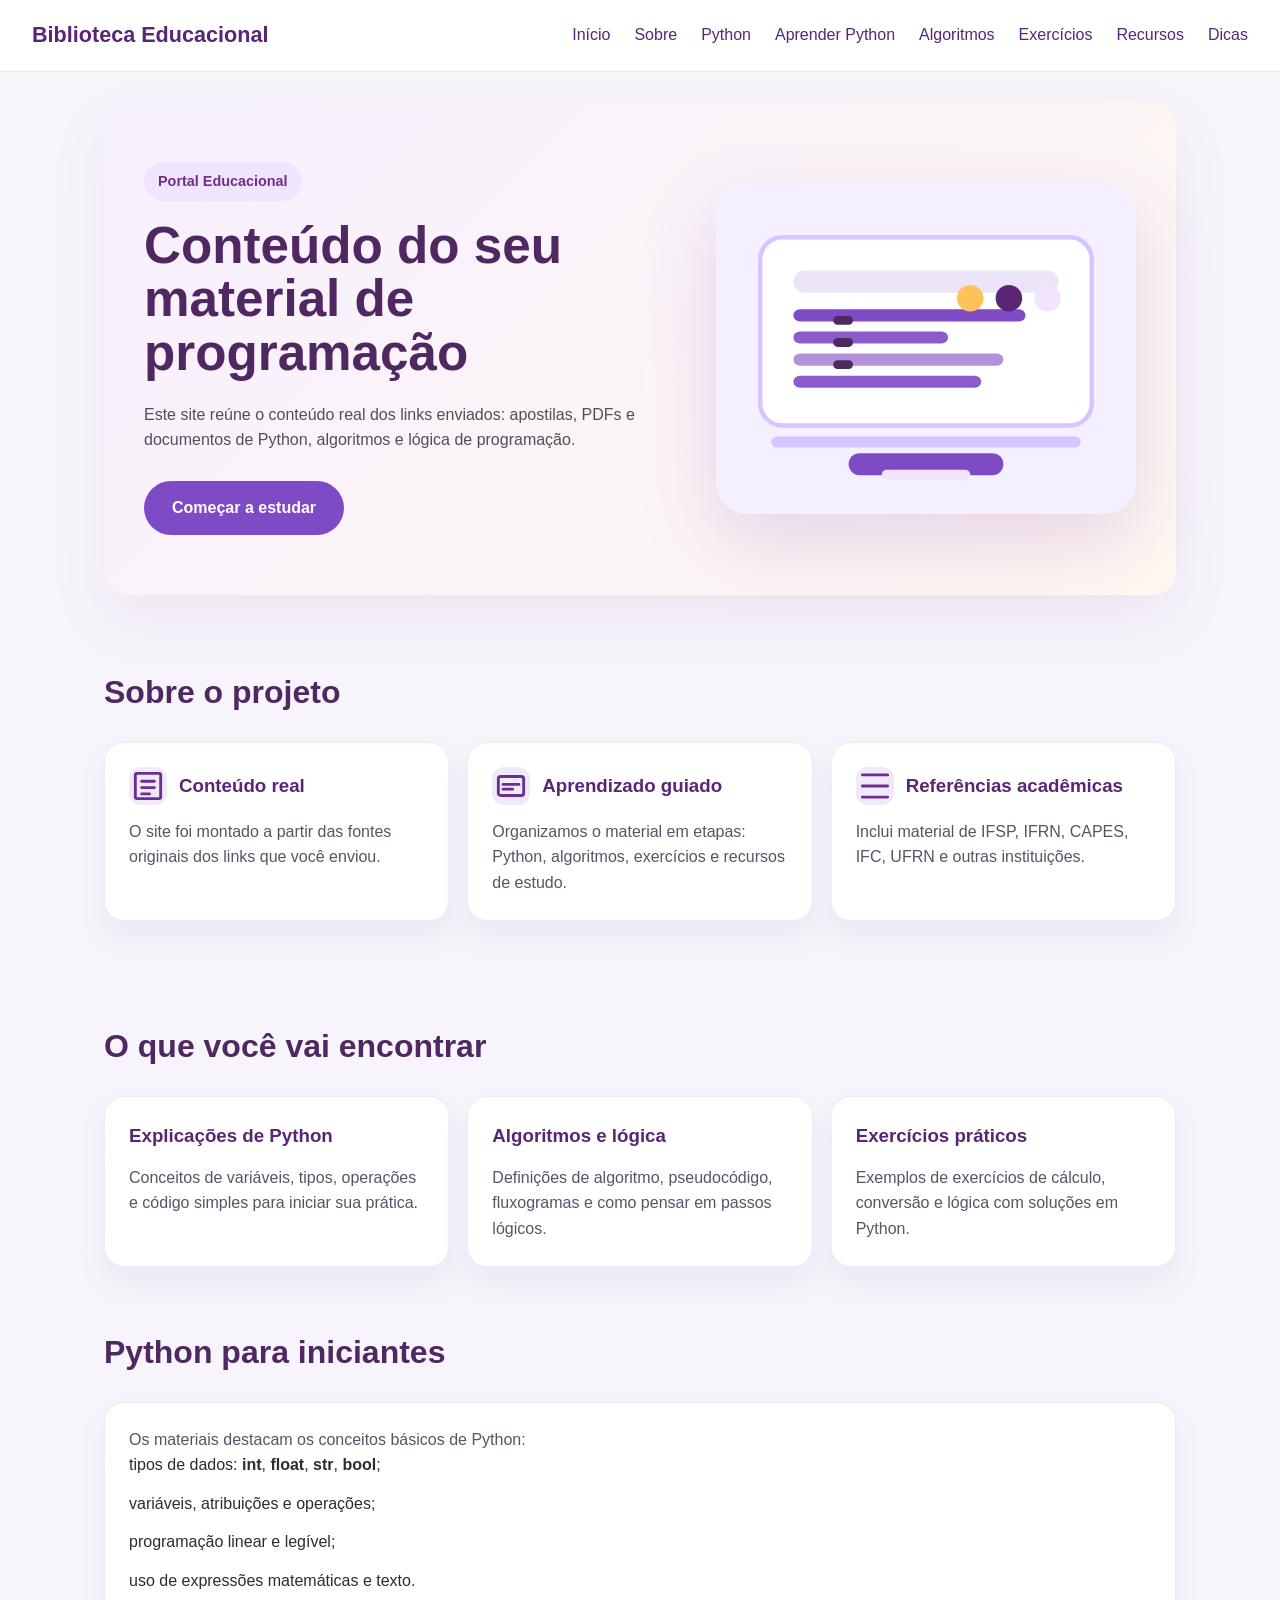
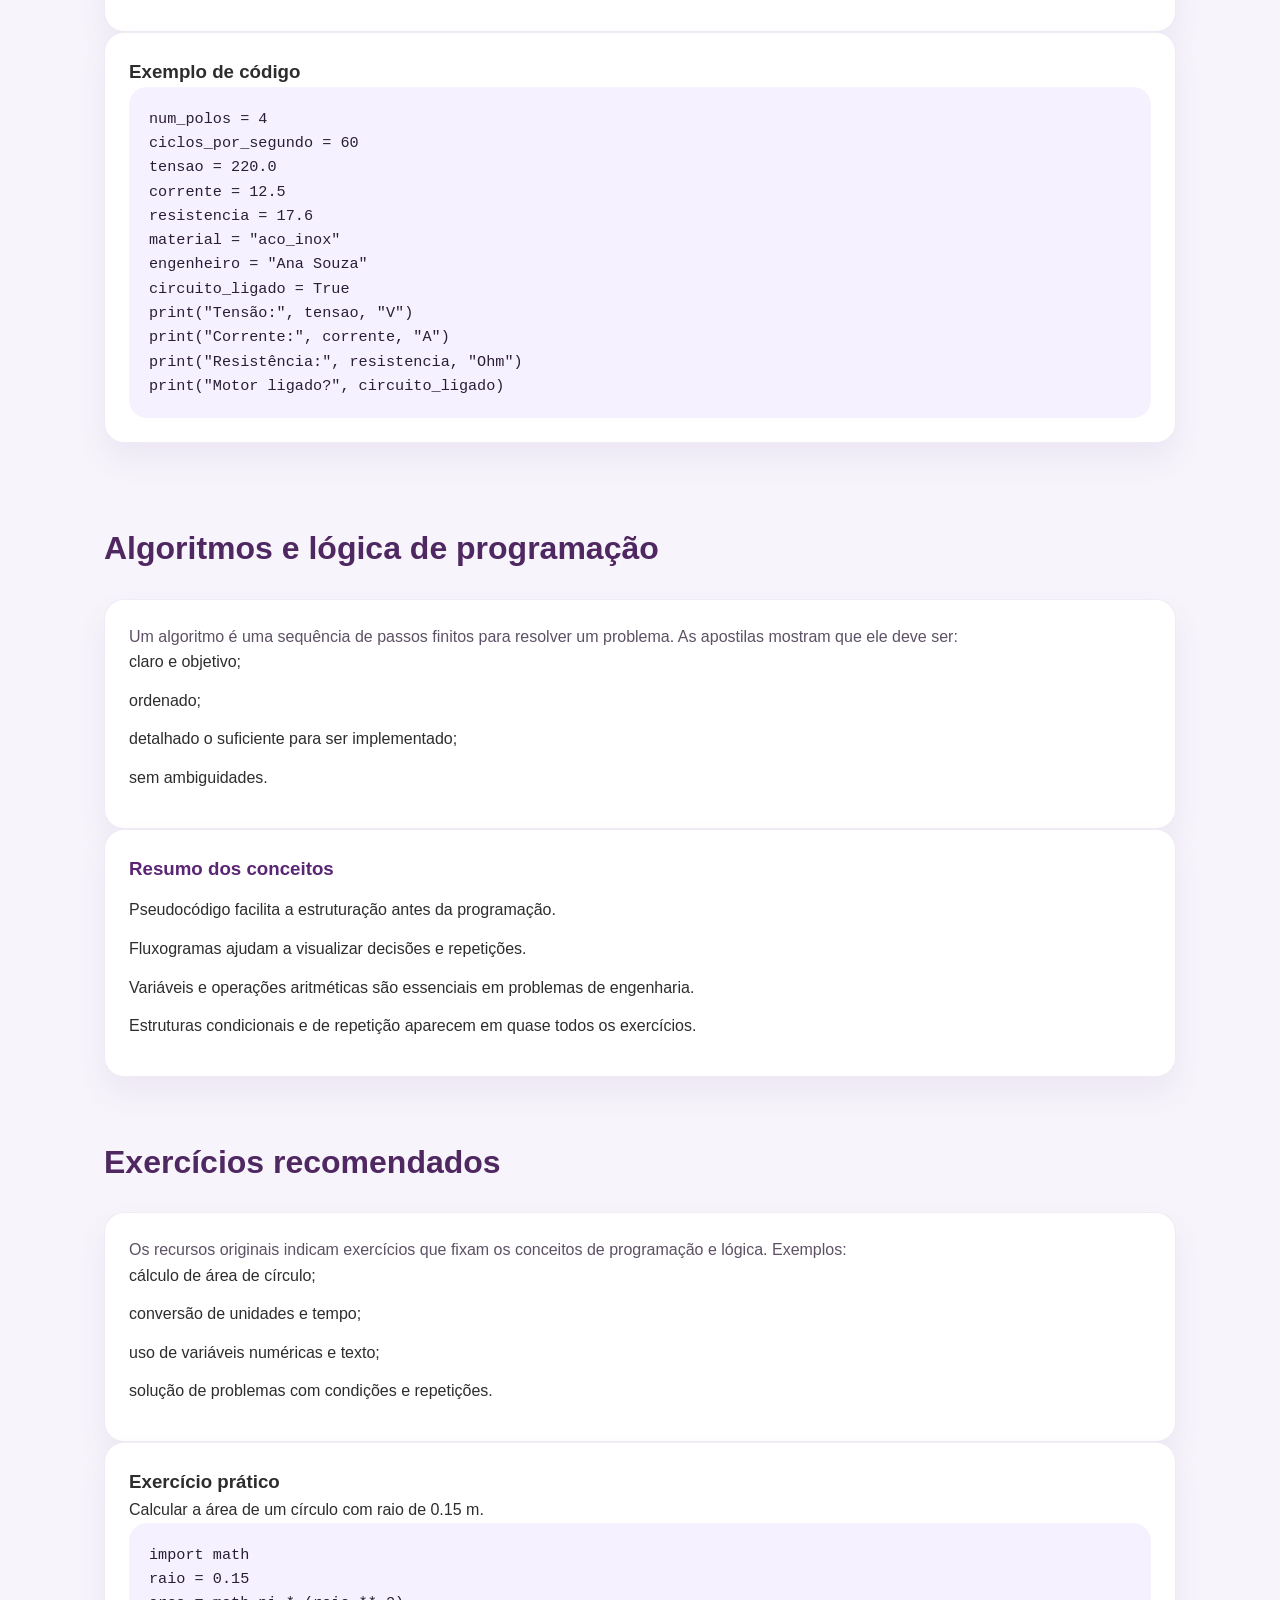
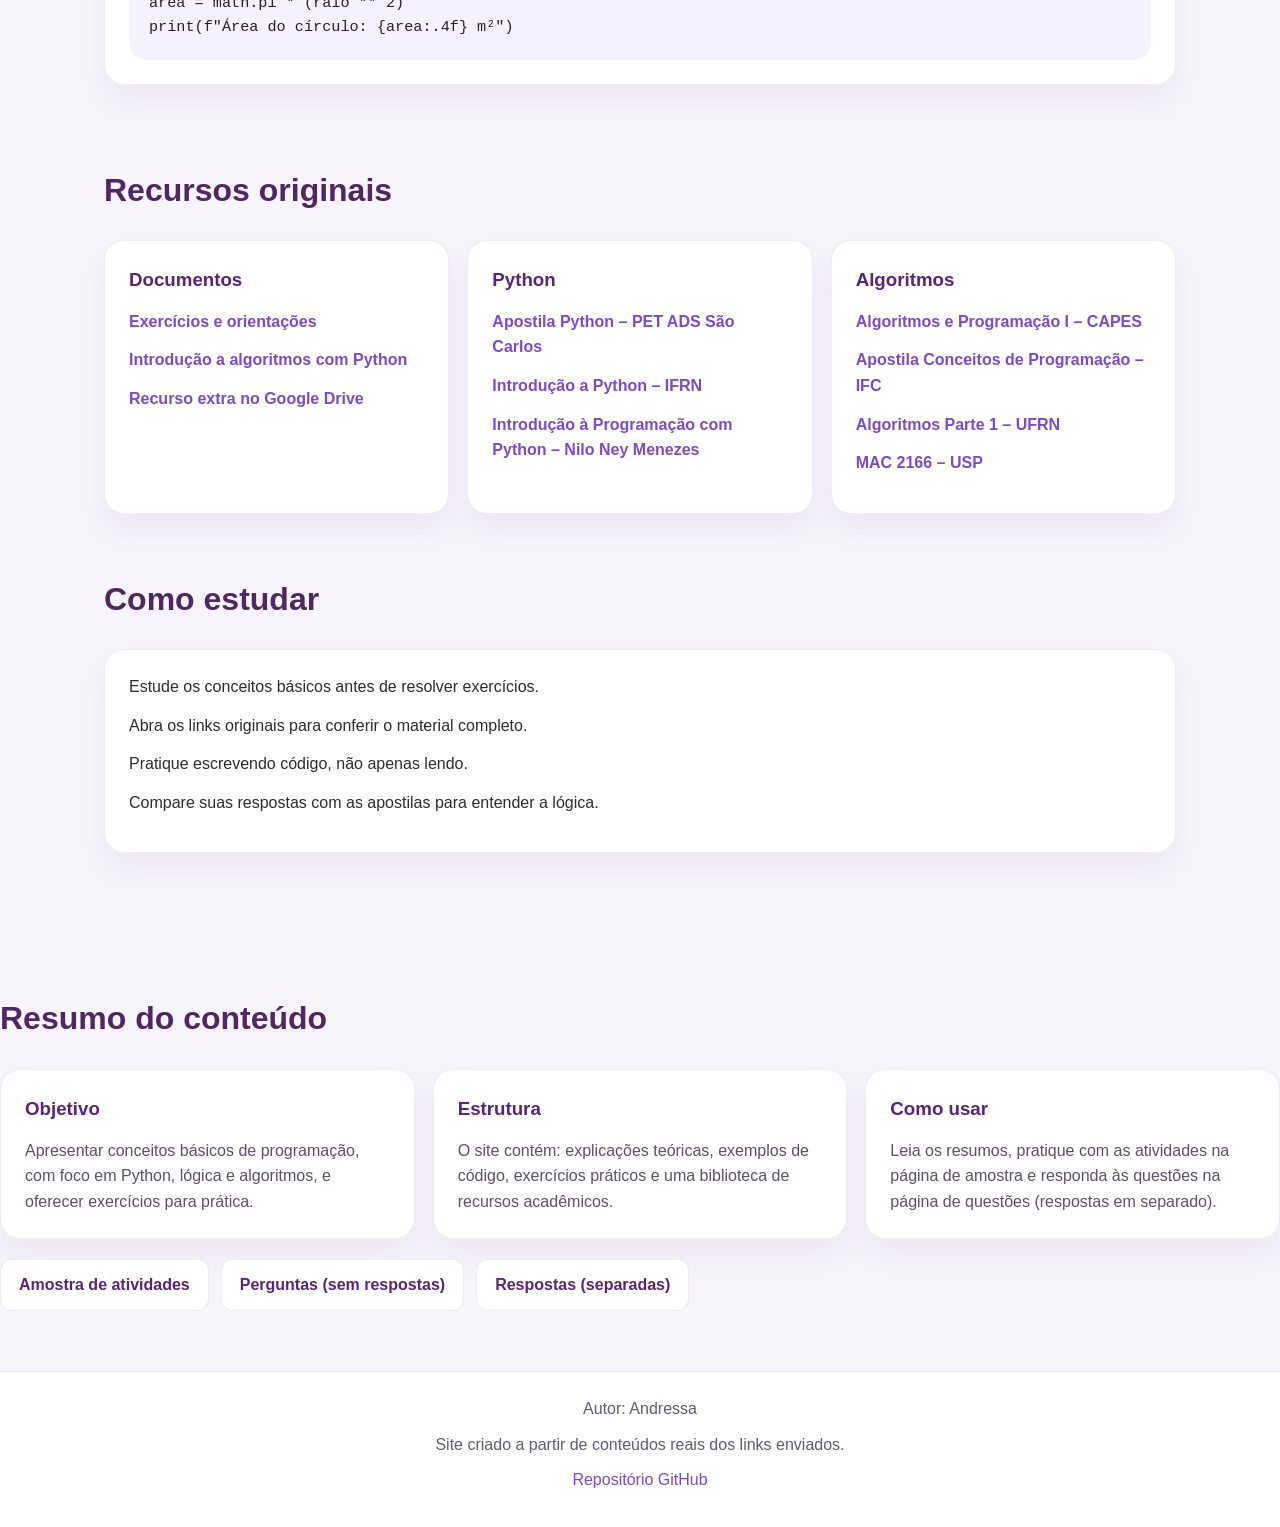
==== commit 25be1030: "Adicionar página Aprender Python e link no menu" ====
--- a/index.html
+++ b/index.html
@@ -14,6 +14,7 @@
         <li><a href="#home">Início</a></li>
         <li><a href="#sobre">Sobre</a></li>
         <li><a href="#python">Python</a></li>
+        <li><a href="aprender_python.html">Aprender Python</a></li>
         <li><a href="#algoritmos">Algoritmos</a></li>
         <li><a href="#exercicios">Exercícios</a></li>
         <li><a href="#recursos">Recursos</a></li>
--- a/style.css
+++ b/style.css
@@ -284,6 +284,13 @@
 
 .link-card:hover { background: #f6f1ff; }
 
+/* Small tweak for respostas page */
+.actions { display: flex; gap: 12px; align-items: center; }
+.actions .btn { padding: 10px 14px; font-size: 0.95rem; }
+
+.hint summary { cursor: pointer; font-weight: 600; color: #6e2f86; }
+.hint p { margin-top: 8px; }
+
 footer {
   background: #fff;
   border-top: 1px solid #ece7f1;
